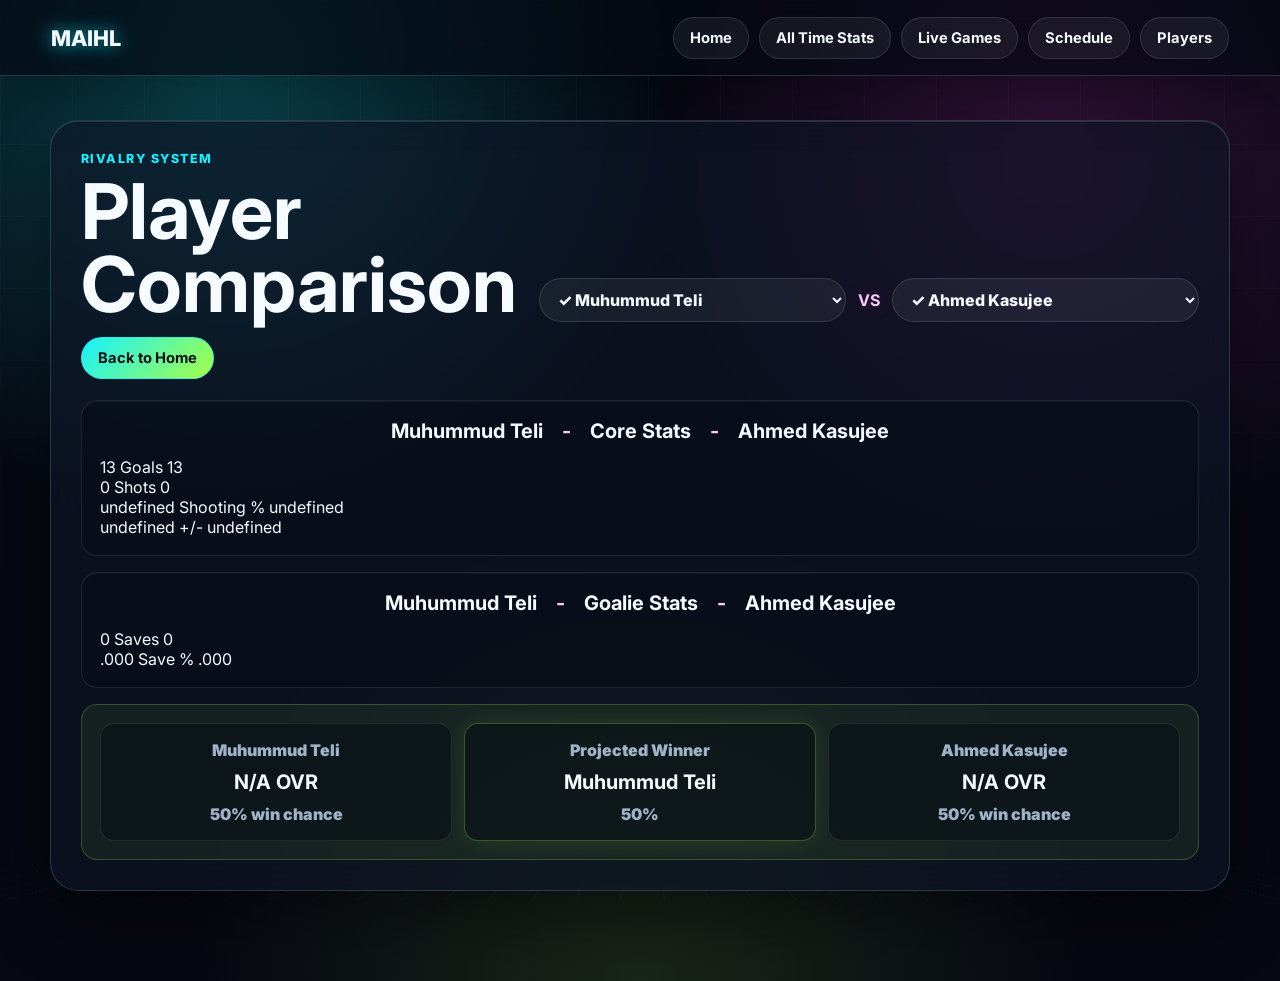
==== compare.html @ 3146dc45 "Version 1.1" ====
<!DOCTYPE html>
<html lang="en">
<head>
  <meta charset="UTF-8">
  <meta name="viewport" content="width=device-width, initial-scale=1.0">
  <title>MAIHL Player Comparison</title>
  <link rel="preconnect" href="https://fonts.googleapis.com">
  <link rel="preconnect" href="https://fonts.gstatic.com" crossorigin>
  <link href="https://fonts.googleapis.com/css2?family=Inter:wght@400;500;600;700;800&display=swap" rel="stylesheet">
  <link rel="stylesheet" href="styles.css">
  <link rel="stylesheet" href="compare.css">
</head>
<body>
  <div class="arena-grid" aria-hidden="true"></div>

  <nav class="navbar">
    <a class="brand" href="index.html">MAIHL</a>
    <div class="nav-actions" aria-label="Primary navigation">
      <a class="nav-button" href="index.html#home">Home</a>
      <a class="nav-button" href="index.html#all-time-stats">All Time Stats</a>
      <a class="nav-button" href="index.html#live-games">Live Games</a>
      <a class="nav-button" href="schedule.html">Schedule</a>
      <a class="nav-button" href="players.html">Players</a>
    </div>
  </nav>

  <main class="page-shell compare-shell">
    <section class="compare-card">
      <div class="compare-topline">
        <div>
          <p class="eyebrow">Rivalry System</p>
          <h1>Player Comparison</h1>
        </div>
        <div class="compare-controls">
          <select id="player-a"></select>
          <strong>VS</strong>
          <select id="player-b"></select>
        </div>
      </div>

      <a class="nav-button active compare-home" href="index.html#home">Back to Home</a>
      <div class="compare-result" id="compare-result"></div>
    </section>
  </main>

  <script src="data.js"></script>
  <script src="compare.js"></script>
</body>
</html>
---- styles.css ----
:root {
  color-scheme: dark;
  --bg: #060812;
  --panel: rgba(14, 22, 38, 0.66);
  --panel-strong: rgba(18, 29, 48, 0.82);
  --line: rgba(170, 225, 255, 0.18);
  --text: #f5fbff;
  --muted: #9cb2c8;
  --cyan: #17f1ff;
  --lime: #a7ff45;
  --pink: #ff3df2;
  --orange: #ffb84c;
}

* {
  box-sizing: border-box;
}

html {
  scroll-behavior: smooth;
}

body {
  min-height: 100vh;
  margin: 0;
  overflow-x: hidden;
  background:
    radial-gradient(circle at 18% 8%, rgba(23, 241, 255, 0.28), transparent 28rem),
    radial-gradient(circle at 82% 16%, rgba(255, 61, 242, 0.19), transparent 25rem),
    radial-gradient(circle at 50% 100%, rgba(167, 255, 69, 0.12), transparent 28rem),
    var(--bg);
  color: var(--text);
  font-family: Inter, system-ui, -apple-system, BlinkMacSystemFont, "Segoe UI", sans-serif;
}

@keyframes riseIn {
  from {
    opacity: 0;
    transform: translateY(22px);
  }

  to {
    opacity: 1;
    transform: translateY(0);
  }
}

@keyframes neonPulse {
  0%,
  100% {
    box-shadow: 0 0 18px rgba(23, 241, 255, 0.18);
  }

  50% {
    box-shadow: 0 0 30px rgba(23, 241, 255, 0.38);
  }
}

@keyframes scanLine {
  from {
    transform: translateX(-120%);
  }

  to {
    transform: translateX(120%);
  }
}

@keyframes gridDrift {
  from {
    background-position: 0 0;
  }

  to {
    background-position: 44px 44px;
  }
}

body::before {
  position: fixed;
  inset: 0;
  pointer-events: none;
  content: "";
  background-image:
    linear-gradient(rgba(255, 255, 255, 0.04) 1px, transparent 1px),
    linear-gradient(90deg, rgba(255, 255, 255, 0.04) 1px, transparent 1px);
  background-size: 72px 72px;
  mask-image: linear-gradient(to bottom, rgba(0, 0, 0, 0.8), transparent 78%);
}

.arena-grid {
  position: fixed;
  inset: auto -10vw 0;
  height: 36vh;
  pointer-events: none;
  background:
    linear-gradient(rgba(23, 241, 255, 0.18) 1px, transparent 1px),
    linear-gradient(90deg, rgba(23, 241, 255, 0.18) 1px, transparent 1px);
  background-size: 44px 44px;
  transform: perspective(320px) rotateX(62deg);
  transform-origin: bottom;
  opacity: 0.34;
  animation: gridDrift 12s linear infinite;
}

.navbar {
  position: fixed;
  z-index: 20;
  top: 0;
  left: 0;
  right: 0;
  display: flex;
  align-items: center;
  justify-content: space-between;
  min-height: 76px;
  padding: 14px clamp(18px, 4vw, 56px);
  border-bottom: 1px solid var(--line);
  background: rgba(5, 9, 18, 0.72);
  backdrop-filter: blur(18px);
  box-shadow: 0 18px 52px rgba(0, 0, 0, 0.34);
}

.brand {
  color: var(--text);
  text-decoration: none;
  font-size: 1.35rem;
  font-weight: 800;
  letter-spacing: 0;
  text-shadow: 0 0 18px rgba(23, 241, 255, 0.72);
}

.nav-actions {
  display: flex;
  gap: 10px;
}

.nav-button {
  display: inline-flex;
  align-items: center;
  justify-content: center;
  min-height: 42px;
  padding: 0 16px;
  border: 1px solid rgba(255, 255, 255, 0.12);
  border-radius: 999px;
  color: var(--text);
  background: rgba(255, 255, 255, 0.06);
  text-decoration: none;
  font-size: 0.92rem;
  font-weight: 700;
  white-space: nowrap;
  transition: border-color 160ms ease, color 160ms ease, transform 160ms ease, background 160ms ease;
}

.nav-button:hover,
.nav-button.active {
  border-color: rgba(23, 241, 255, 0.65);
  color: #051018;
  background: linear-gradient(135deg, var(--cyan), var(--lime));
  transform: translateY(-1px);
}

.page-shell {
  position: relative;
  z-index: 1;
  width: min(1180px, calc(100% - 32px));
  margin: 0 auto;
  padding: 120px 0 80px;
}

.hero-panel {
  display: grid;
  grid-template-columns: minmax(0, 1fr) 360px;
  gap: 24px;
  align-items: stretch;
  margin-bottom: 24px;
}

.hero-panel,
.leaderboard-card,
.performance-card,
.news-card,
.prediction-card,
.awards-card,
.schedule-card,
.booking-panel {
  border: 1px solid var(--line);
  border-radius: 24px;
  background: var(--panel);
  box-shadow:
    inset 0 1px 0 rgba(255, 255, 255, 0.12),
    0 24px 70px rgba(0, 0, 0, 0.42);
  backdrop-filter: blur(22px);
}

.hero-panel {
  padding: clamp(26px, 5vw, 54px);
}

.eyebrow {
  margin: 0 0 10px;
  color: var(--cyan);
  font-size: 0.78rem;
  font-weight: 800;
  letter-spacing: 0.12em;
  text-transform: uppercase;
}

h1,
h2 {
  margin: 0;
  letter-spacing: 0;
}

h1 {
  max-width: 760px;
  font-size: clamp(2.4rem, 6vw, 5.2rem);
  line-height: 0.95;
}

h2 {
  font-size: clamp(1.65rem, 3vw, 2.5rem);
}

.hero-copy {
  max-width: 650px;
  margin: 22px 0 0;
  color: var(--muted);
  font-size: 1.05rem;
  line-height: 1.7;
}

.booking-panel {
  display: flex;
  flex-direction: column;
  justify-content: space-between;
  min-height: 260px;
  padding: 22px;
  background: var(--panel-strong);
}

.booking-header {
  display: flex;
  align-items: center;
  justify-content: space-between;
  gap: 12px;
  color: var(--muted);
  font-size: 0.86rem;
  font-weight: 700;
}

.booking-header strong {
  color: var(--lime);
}

.booking-grid {
  display: grid;
  grid-template-columns: repeat(3, minmax(0, 1fr));
  gap: 10px;
  margin: 28px 0 18px;
}

.slot,
.book-button {
  border: 0;
  font: inherit;
  font-weight: 800;
  cursor: pointer;
}

.slot {
  min-height: 54px;
  border: 1px solid rgba(255, 255, 255, 0.12);
  border-radius: 14px;
  color: var(--text);
  background: rgba(255, 255, 255, 0.07);
}

.slot.selected,
.slot:hover {
  border-color: rgba(255, 61, 242, 0.72);
  box-shadow: 0 0 22px rgba(255, 61, 242, 0.24);
}

.book-button {
  min-height: 52px;
  border-radius: 16px;
  color: #07111a;
  background: linear-gradient(135deg, var(--cyan), var(--lime));
  box-shadow: 0 0 28px rgba(23, 241, 255, 0.28);
}

.leaderboard-card {
  padding: clamp(18px, 3vw, 30px);
  border-radius: 28px;
  margin-bottom: 24px;
  animation: riseIn 600ms ease both;
}

.performance-card {
  padding: clamp(18px, 3vw, 30px);
  border-radius: 28px;
  margin-bottom: 24px;
  animation: riseIn 600ms 90ms ease both;
}

.news-card {
  padding: clamp(18px, 3vw, 30px);
  border-radius: 28px;
  margin-bottom: 24px;
  animation: riseIn 600ms 160ms ease both;
}

.prediction-card {
  padding: clamp(18px, 3vw, 30px);
  border-radius: 28px;
  margin-bottom: 24px;
  animation: riseIn 600ms 190ms ease both;
}

.awards-card {
  padding: clamp(18px, 3vw, 30px);
  border-radius: 28px;
  margin-bottom: 24px;
  animation: riseIn 600ms 210ms ease both;
}

.schedule-card {
  padding: clamp(18px, 3vw, 30px);
  border-radius: 28px;
  animation: riseIn 600ms 230ms ease both;
}

.lead-stats,
.efficiency-stats {
  display: grid;
  gap: 18px;
}

.lead-stats {
  grid-template-columns: repeat(3, minmax(0, 1fr));
}

.efficiency-stats {
  grid-template-columns: repeat(2, minmax(0, 1fr));
  margin-top: 18px;
}

.metric-card,
.snapshot-card,
.goalie-card {
  border: 1px solid rgba(255, 255, 255, 0.09);
  border-radius: 16px;
  background: rgba(7, 14, 24, 0.58);
  box-shadow: inset 0 1px 0 rgba(255, 255, 255, 0.05);
  transition: border-color 180ms ease, box-shadow 180ms ease, transform 180ms ease, background 180ms ease;
}

.metric-card {
  min-height: 118px;
  padding: 20px 18px;
}

.metric-card:hover,
.snapshot-list div:hover,
.goalie-row:hover,
.news-item:hover,
.schedule-item:hover {
  border-color: rgba(23, 241, 255, 0.34);
  background: rgba(12, 23, 38, 0.72);
  box-shadow: 0 14px 34px rgba(0, 0, 0, 0.28), 0 0 22px rgba(23, 241, 255, 0.12);
  transform: translateY(-2px);
}

.metric-card h3,
.snapshot-card h3,
.goalie-card h3 {
  margin: 0;
  color: #b6c9dc;
  font-size: 1rem;
  font-weight: 800;
  letter-spacing: 0;
}

.metric-card strong {
  display: block;
  margin-top: 10px;
  color: var(--text);
  font-size: 1.8rem;
  line-height: 1;
}

.metric-card span,
.snapshot-list span,
.goalie-row span {
  display: block;
  margin-top: 10px;
  color: #9fb2c8;
  font-weight: 700;
}

.snapshot-card,
.goalie-card {
  margin-top: 18px;
  padding: 20px 18px;
}

.snapshot-list {
  display: grid;
  grid-template-columns: repeat(4, minmax(160px, 1fr));
  gap: 12px;
  margin-top: 22px;
  overflow-x: auto;
}

.snapshot-list div {
  min-width: 160px;
  min-height: 86px;
  padding: 14px;
  border: 1px solid rgba(23, 241, 255, 0.12);
  border-radius: 14px;
  background: rgba(255, 255, 255, 0.045);
  box-shadow: inset 0 1px 0 rgba(255, 255, 255, 0.05);
  transition: border-color 180ms ease, box-shadow 180ms ease, transform 180ms ease, background 180ms ease;
}

.snapshot-list strong,
.goalie-row strong {
  display: block;
  color: #dbeaff;
  font-weight: 800;
}

.goalie-row {
  display: grid;
  grid-template-columns: minmax(160px, 1.4fr) repeat(4, minmax(110px, 1fr));
  align-items: center;
  gap: 14px;
  min-height: 58px;
  margin-top: 14px;
  padding: 12px 16px;
  border: 1px solid rgba(23, 241, 255, 0.12);
  border-radius: 14px;
  background: rgba(255, 255, 255, 0.04);
  transition: border-color 180ms ease, box-shadow 180ms ease, transform 180ms ease, background 180ms ease;
}

.goalie-row span {
  margin-top: 0;
}

.news-list {
  display: grid;
  gap: 14px;
}

.prediction-list,
.awards-grid {
  display: grid;
  gap: 14px;
}

.prediction-item,
.award-item {
  position: relative;
  overflow: hidden;
  border: 1px solid rgba(255, 255, 255, 0.09);
  border-radius: 16px;
  background: rgba(7, 14, 24, 0.58);
  box-shadow: inset 0 1px 0 rgba(255, 255, 255, 0.05);
  transition: border-color 180ms ease, box-shadow 180ms ease, transform 180ms ease, background 180ms ease;
}

.prediction-item:hover,
.award-item:hover {
  border-color: rgba(23, 241, 255, 0.34);
  background: rgba(12, 23, 38, 0.72);
  box-shadow: 0 14px 34px rgba(0, 0, 0, 0.28), 0 0 22px rgba(23, 241, 255, 0.12);
  transform: translateY(-2px);
}

.prediction-item {
  padding: 18px;
}

.prediction-top {
  display: grid;
  grid-template-columns: minmax(0, 1fr) auto minmax(0, 1fr);
  align-items: center;
  gap: 16px;
}

.prediction-side {
  min-height: 120px;
  padding: 16px;
  border: 1px solid rgba(23, 241, 255, 0.12);
  border-radius: 14px;
  background: rgba(255, 255, 255, 0.04);
}

.prediction-side strong {
  display: block;
  color: var(--text);
  font-size: 1.1rem;
}

.prediction-side b {
  display: block;
  margin-top: 10px;
  color: var(--cyan);
  font-size: 2.2rem;
  line-height: 1;
}

.prediction-vs {
  color: #ffc8fb;
  font-size: 1.3rem;
  font-weight: 900;
  text-shadow: 0 0 18px rgba(255, 61, 242, 0.24);
}

.prediction-stats {
  display: grid;
  grid-template-columns: repeat(5, minmax(120px, 1fr));
  gap: 10px;
  margin-top: 14px;
}

.prediction-stat {
  min-height: 76px;
  padding: 12px;
  border: 1px solid rgba(255, 255, 255, 0.08);
  border-radius: 12px;
  background: rgba(255, 255, 255, 0.035);
}

.prediction-stat span,
.award-item span {
  color: #9fb2c8;
  font-size: 0.82rem;
  font-weight: 900;
}

.prediction-stat strong,
.award-item strong {
  display: block;
  margin-top: 8px;
  color: var(--text);
  font-size: 1rem;
}

.prediction-note {
  margin: 14px 0 0;
  color: #a9bbcf;
  font-weight: 700;
  line-height: 1.5;
}

.awards-grid {
  grid-template-columns: repeat(2, minmax(0, 1fr));
}

.award-item {
  min-height: 130px;
  padding: 18px;
}

.award-item strong {
  color: var(--cyan);
  font-size: 1.45rem;
}

.news-item {
  position: relative;
  min-height: 88px;
  padding: 18px 20px 18px 28px;
  overflow: hidden;
  border: 1px solid rgba(255, 255, 255, 0.09);
  border-radius: 16px;
  background: rgba(7, 14, 24, 0.58);
  box-shadow: inset 0 1px 0 rgba(255, 255, 255, 0.05);
  transition: border-color 180ms ease, box-shadow 180ms ease, transform 180ms ease, background 180ms ease;
}

.news-item::before {
  position: absolute;
  top: 16px;
  bottom: 16px;
  left: 0;
  width: 4px;
  border-radius: 0 999px 999px 0;
  content: "";
  background: linear-gradient(to bottom, var(--cyan), #4b8dff);
  box-shadow: 0 0 18px rgba(23, 241, 255, 0.4);
}

.news-item::after,
.schedule-item::after {
  position: absolute;
  inset: 0;
  pointer-events: none;
  content: "";
  background: linear-gradient(90deg, transparent, rgba(255, 255, 255, 0.06), transparent);
  transform: translateX(-120%);
}

.news-item:hover::after,
.schedule-item:hover::after {
  animation: scanLine 900ms ease;
}

.news-item h3 {
  margin: 0;
  color: #dbeaff;
  font-size: 1.02rem;
  font-weight: 800;
  letter-spacing: 0;
}

.news-item p {
  margin: 8px 0 0;
  color: #a9bbcf;
  font-weight: 700;
  line-height: 1.5;
}

.schedule-list {
  display: grid;
  gap: 14px;
}

.schedule-item {
  position: relative;
  display: grid;
  grid-template-columns: 86px minmax(170px, 1.1fr) minmax(160px, 0.9fr) minmax(140px, 0.8fr) 100px 132px;
  align-items: center;
  gap: 16px;
  min-height: 76px;
  padding: 16px 18px;
  border: 1px solid rgba(255, 255, 255, 0.09);
  border-radius: 16px;
  background: rgba(7, 14, 24, 0.58);
  box-shadow: inset 0 1px 0 rgba(255, 255, 255, 0.05);
  overflow: hidden;
  transition: border-color 180ms ease, box-shadow 180ms ease, transform 180ms ease, background 180ms ease;
}

.game-number {
  color: var(--cyan);
  font-weight: 900;
}

.game-details strong {
  display: block;
  color: var(--text);
  font-size: 1.08rem;
}

.game-details span,
.winner {
  display: block;
  margin-top: 7px;
  color: #a9bbcf;
  font-weight: 800;
}

.winner {
  margin-top: 0;
  color: #dbeaff;
}

.final-score {
  display: block;
  justify-self: center;
  padding: 10px 12px;
  border: 1px solid rgba(23, 241, 255, 0.2);
  border-radius: 14px;
  color: var(--text);
  background: rgba(23, 241, 255, 0.07);
  font-weight: 900;
  text-align: center;
  white-space: nowrap;
}

.game-status {
  justify-self: end;
  min-width: 78px;
  padding: 8px 12px;
  border: 1px solid rgba(167, 255, 69, 0.28);
  border-radius: 999px;
  color: var(--lime);
  background: rgba(167, 255, 69, 0.08);
  font-size: 0.8rem;
  font-weight: 900;
  text-align: center;
}

.game-status.upcoming {
  border-color: rgba(23, 241, 255, 0.28);
  color: var(--cyan);
  background: rgba(23, 241, 255, 0.08);
}

.game-center-button {
  display: inline-flex;
  align-items: center;
  justify-content: center;
  min-height: 34px;
  padding: 0 11px;
  border: 1px solid rgba(255, 61, 242, 0.32);
  border-radius: 999px;
  color: #ffc8fb;
  background: rgba(255, 61, 242, 0.1);
  text-decoration: none;
  font-size: 0.76rem;
  font-weight: 900;
  white-space: nowrap;
  transition: border-color 160ms ease, color 160ms ease, background 160ms ease, box-shadow 160ms ease, transform 160ms ease;
}

.game-center-button:hover {
  border-color: rgba(255, 61, 242, 0.58);
  color: var(--text);
  background: rgba(255, 61, 242, 0.18);
  box-shadow: 0 0 18px rgba(255, 61, 242, 0.22);
  transform: translateY(-1px);
}

.section-heading {
  display: flex;
  align-items: center;
  justify-content: space-between;
  gap: 18px;
  margin-bottom: 22px;
}

.live-pill {
  display: inline-flex;
  align-items: center;
  justify-content: center;
  min-height: 38px;
  padding: 0 14px;
  border: 1px solid rgba(167, 255, 69, 0.36);
  border-radius: 999px;
  color: var(--lime);
  background: rgba(167, 255, 69, 0.08);
  font-size: 0.82rem;
  font-weight: 800;
  animation: neonPulse 3.4s ease-in-out infinite;
}

.table-wrap {
  overflow-x: auto;
  border: 1px solid rgba(255, 255, 255, 0.1);
  border-radius: 20px;
  background: rgba(4, 8, 16, 0.42);
}

table {
  width: 100%;
  min-width: 760px;
  border-collapse: collapse;
}

th,
td {
  padding: 18px 20px;
  text-align: left;
  border-bottom: 1px solid rgba(255, 255, 255, 0.08);
}

th {
  color: #d8f8ff;
  background: rgba(255, 255, 255, 0.06);
  font-size: 0.76rem;
  font-weight: 800;
  letter-spacing: 0.08em;
  text-transform: uppercase;
}

.sort-button {
  min-height: 34px;
  padding: 0 10px;
  border: 1px solid transparent;
  border-radius: 999px;
  color: inherit;
  background: transparent;
  font: inherit;
  letter-spacing: inherit;
  text-transform: inherit;
  cursor: pointer;
  transition: border-color 160ms ease, color 160ms ease, background 160ms ease, box-shadow 160ms ease;
}

.sort-button:hover,
.sort-button.active {
  border-color: rgba(23, 241, 255, 0.38);
  color: var(--cyan);
  background: rgba(23, 241, 255, 0.08);
  box-shadow: 0 0 16px rgba(23, 241, 255, 0.14);
}

td {
  color: var(--text);
  font-weight: 700;
}

.player-link {
  color: var(--text);
  text-decoration: none;
  transition: color 160ms ease, text-shadow 160ms ease;
}

.player-link:hover {
  color: var(--cyan);
  text-shadow: 0 0 16px rgba(23, 241, 255, 0.5);
}

td:not(:nth-child(2)),
th:not(:nth-child(2)) {
  text-align: center;
}

tbody tr {
  transition: background 160ms ease, transform 160ms ease;
}

tbody tr:hover {
  background: rgba(23, 241, 255, 0.08);
}

tbody tr:last-child td {
  border-bottom: 0;
}

.rank {
  display: inline-flex;
  align-items: center;
  justify-content: center;
  width: 34px;
  height: 34px;
  border-radius: 12px;
  color: #081018;
  background: linear-gradient(135deg, var(--cyan), #73f8ff);
  box-shadow: 0 0 18px rgba(23, 241, 255, 0.26);
  font-weight: 900;
  transition: transform 180ms ease, box-shadow 180ms ease;
}

tbody tr:hover .rank {
  box-shadow: 0 0 26px rgba(23, 241, 255, 0.42);
  transform: scale(1.06);
}

.rank-one {
  background: linear-gradient(135deg, var(--orange), var(--lime));
}

@media (max-width: 820px) {
  .navbar {
    align-items: flex-start;
    flex-direction: column;
    min-height: 116px;
    gap: 12px;
  }

  .nav-actions {
    width: 100%;
    overflow-x: auto;
    padding-bottom: 2px;
  }

  .page-shell {
    padding-top: 152px;
  }

  .hero-panel {
    grid-template-columns: 1fr;
  }

  .lead-stats,
  .efficiency-stats,
  .prediction-top,
  .prediction-stats,
  .awards-grid {
    grid-template-columns: 1fr;
  }

  .goalie-row {
    grid-template-columns: 1fr 1fr;
  }

  .goalie-row strong {
    grid-column: 1 / -1;
  }

  .schedule-item {
    grid-template-columns: 1fr 1fr;
  }

  .game-status {
    justify-self: stretch;
  }

  .final-score,
  .game-center-button {
    justify-self: stretch;
  }

  .game-number,
  .game-details {
    grid-column: 1 / -1;
  }
}

@media (max-width: 520px) {
  .page-shell {
    width: min(100% - 20px, 1180px);
  }

  .hero-panel {
    padding: 24px 18px;
    border-radius: 20px;
  }

  .booking-grid {
    grid-template-columns: 1fr;
  }

  .snapshot-list {
    grid-template-columns: 1fr;
  }

  .goalie-row {
    grid-template-columns: 1fr;
  }

  .section-heading {
    align-items: flex-start;
    flex-direction: column;
  }

  th,
  td {
    padding: 15px 14px;
  }
}

@media (prefers-reduced-motion: reduce) {
  *,
  *::before,
  *::after {
    scroll-behavior: auto !important;
    animation-duration: 1ms !important;
    animation-iteration-count: 1 !important;
    transition-duration: 1ms !important;
  }
}
---- compare.css ----
.compare-shell {
  padding-bottom: 90px;
}

.compare-card {
  padding: clamp(18px, 3vw, 30px);
  border: 1px solid var(--line);
  border-radius: 28px;
  background: var(--panel);
  box-shadow:
    inset 0 1px 0 rgba(255, 255, 255, 0.12),
    0 24px 70px rgba(0, 0, 0, 0.42);
  backdrop-filter: blur(22px);
  animation: riseIn 600ms ease both;
}

.compare-topline {
  display: grid;
  grid-template-columns: minmax(240px, 0.8fr) minmax(0, 1.2fr);
  align-items: end;
  gap: 18px;
  margin-bottom: 16px;
}

.compare-controls {
  display: grid;
  grid-template-columns: minmax(0, 1fr) auto minmax(0, 1fr);
  align-items: center;
  gap: 12px;
}

.compare-controls select {
  min-height: 44px;
  border: 1px solid rgba(255, 255, 255, 0.12);
  border-radius: 999px;
  color: var(--text);
  background: rgba(255, 255, 255, 0.06);
  font: inherit;
  font-weight: 800;
}

.compare-controls select {
  padding: 0 14px;
  outline: none;
}

.compare-controls select option {
  color: var(--text);
  background: #07101b;
  font-weight: 800;
}

.compare-controls strong {
  color: #ffc8fb;
  text-shadow: 0 0 18px rgba(255, 61, 242, 0.24);
}

.compare-section {
  margin-top: 16px;
  padding: 18px;
  border: 1px solid rgba(255, 255, 255, 0.09);
  border-radius: 16px;
  background: rgba(7, 14, 24, 0.58);
  box-shadow: inset 0 1px 0 rgba(255, 255, 255, 0.05);
}

.compare-section h2 {
  margin-bottom: 14px;
  font-size: 1.25rem;
}

.compare-match-title {
  color: var(--text);
  text-align: center;
}

.compare-match-title span {
  color: #ffc8fb;
  padding: 0 14px;
}

.compare-home {
  width: fit-content;
  margin-bottom: 4px;
}

.prediction-summary {
  margin-top: 16px;
  padding: 18px;
  border: 1px solid rgba(167, 255, 69, 0.22);
  border-radius: 16px;
  background: rgba(167, 255, 69, 0.07);
}

.prediction-summary strong {
  color: var(--lime);
}

.rating-grid {
  display: grid;
  grid-template-columns: repeat(3, minmax(0, 1fr));
  gap: 12px;
}

.rating-grid article {
  min-height: 112px;
  padding: 16px;
  border: 1px solid rgba(255, 255, 255, 0.09);
  border-radius: 14px;
  background: rgba(7, 14, 24, 0.58);
  text-align: center;
}

.rating-grid span,
.rating-grid em {
  display: block;
  color: #9fb2c8;
  font-style: normal;
  font-weight: 900;
}

.rating-grid strong {
  display: block;
  margin: 10px 0;
  color: var(--text);
  font-size: 1.25rem;
}

.winner-prediction {
  border-color: rgba(167, 255, 69, 0.28) !important;
  box-shadow: 0 0 22px rgba(167, 255, 69, 0.12);
}

@media (max-width: 760px) {
  .compare-topline,
  .rating-grid,
  .compare-controls {
    grid-template-columns: 1fr;
  }
}
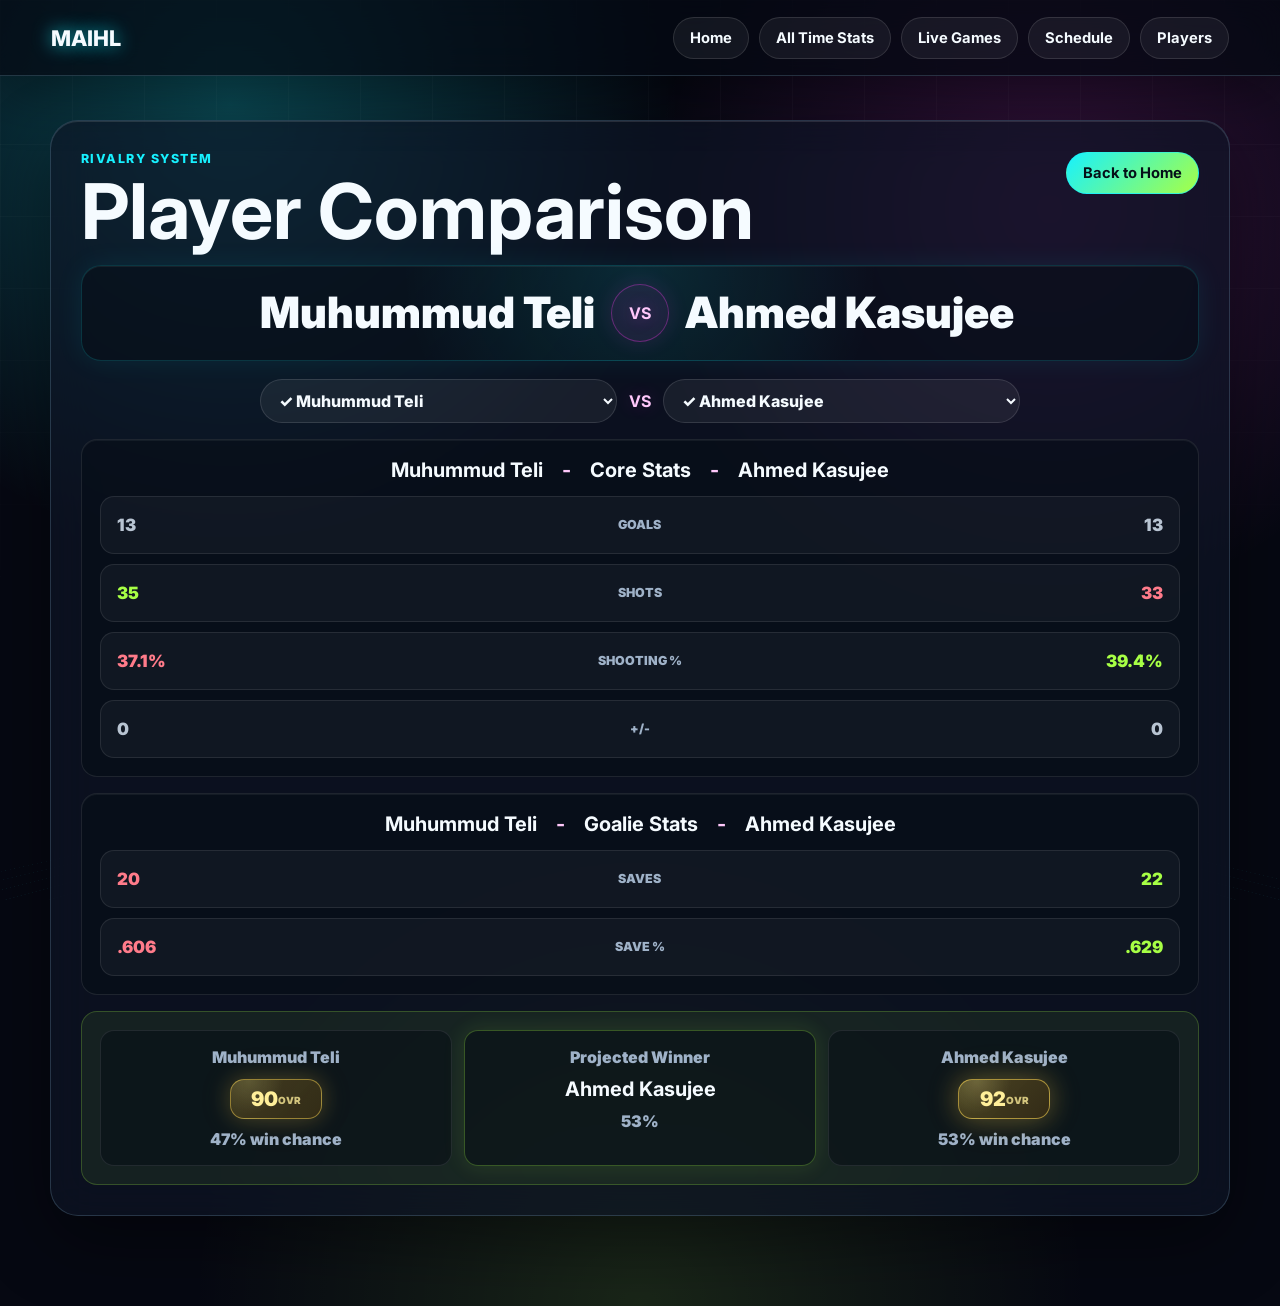
==== commit 51af74fe: "Version 1.3" ====
--- a/compare.html
+++ b/compare.html
@@ -26,11 +26,17 @@
 
   <main class="page-shell compare-shell">
     <section class="compare-card">
-      <div class="compare-topline">
+      <div class="compare-header-line">
         <div>
           <p class="eyebrow">Rivalry System</p>
           <h1>Player Comparison</h1>
         </div>
+        <a class="nav-button active compare-home" href="index.html#home">Back to Home</a>
+      </div>
+
+      <div class="compare-matchup-banner" id="compare-matchup-banner"></div>
+
+      <div class="compare-topline">
         <div class="compare-controls">
           <select id="player-a"></select>
           <strong>VS</strong>
@@ -38,7 +44,6 @@
         </div>
       </div>
 
-      <a class="nav-button active compare-home" href="index.html#home">Back to Home</a>
       <div class="compare-result" id="compare-result"></div>
     </section>
   </main>
--- a/styles.css
+++ b/styles.css
@@ -53,6 +53,33 @@
 
   50% {
     box-shadow: 0 0 30px rgba(23, 241, 255, 0.38);
+  }
+}
+
+@keyframes legendaryOvrPulse {
+  0%,
+  100% {
+    filter: saturate(1);
+    box-shadow:
+      0 0 18px rgba(255, 214, 76, 0.44),
+      0 0 42px rgba(255, 184, 76, 0.2);
+  }
+
+  50% {
+    filter: saturate(1.35);
+    box-shadow:
+      0 0 26px rgba(255, 242, 115, 0.75),
+      0 0 66px rgba(255, 184, 76, 0.34);
+  }
+}
+
+@keyframes badgeShine {
+  from {
+    transform: translateX(-140%) skewX(-16deg);
+  }
+
+  to {
+    transform: translateX(160%) skewX(-16deg);
   }
 }
 
@@ -159,6 +186,132 @@
   transform: translateY(-1px);
 }
 
+.ovr-badge,
+.profile-badges .ovr-badge,
+.player-list-row .ovr-badge,
+.rating-grid .ovr-badge {
+  position: relative;
+  display: inline-flex;
+  align-items: center;
+  justify-content: center;
+  min-width: 92px;
+  min-height: 40px;
+  padding: 9px 13px;
+  overflow: hidden;
+  border-width: 1px;
+  border-style: solid;
+  border-radius: 14px;
+  color: #a9bbcf;
+  background: rgba(255, 255, 255, 0.055);
+  font-weight: 950;
+  line-height: 1;
+  text-align: center;
+  isolation: isolate;
+  box-shadow: 0 0 14px rgba(255, 255, 255, 0.06);
+}
+
+.ovr-badge small,
+.player-list-row .ovr-badge small,
+.rating-grid .ovr-badge small {
+  display: block;
+  margin-top: 4px;
+  color: currentColor;
+  font-size: 0.62rem;
+  opacity: 0.78;
+}
+
+.ovr-na,
+.profile-badges .ovr-badge.ovr-na,
+.player-list-row .ovr-badge.ovr-na,
+.rating-grid .ovr-badge.ovr-na {
+  border-color: rgba(159, 178, 200, 0.16);
+  color: #9fb2c8;
+  background: rgba(159, 178, 200, 0.06);
+}
+
+.ovr-bronze,
+.profile-badges .ovr-badge.ovr-bronze,
+.player-list-row .ovr-badge.ovr-bronze,
+.rating-grid .ovr-badge.ovr-bronze {
+  border-color: rgba(150, 89, 48, 0.48);
+  color: #d7a071;
+  background: linear-gradient(135deg, rgba(95, 50, 28, 0.62), rgba(46, 25, 17, 0.7));
+  box-shadow: 0 0 12px rgba(166, 91, 42, 0.16);
+}
+
+.ovr-silver,
+.profile-badges .ovr-badge.ovr-silver,
+.player-list-row .ovr-badge.ovr-silver,
+.rating-grid .ovr-badge.ovr-silver {
+  border-color: rgba(220, 231, 242, 0.52);
+  color: #edf5ff;
+  background: linear-gradient(135deg, rgba(242, 247, 255, 0.2), rgba(116, 132, 152, 0.14));
+  box-shadow: 0 0 15px rgba(220, 231, 242, 0.14);
+}
+
+.ovr-silver::after,
+.profile-badges .ovr-badge.ovr-silver::after,
+.player-list-row .ovr-badge.ovr-silver::after,
+.rating-grid .ovr-badge.ovr-silver::after {
+  position: absolute;
+  inset: -20% auto -20% -45%;
+  z-index: -1;
+  width: 42%;
+  content: "";
+  background: linear-gradient(90deg, transparent, rgba(255, 255, 255, 0.34), transparent);
+  animation: badgeShine 4.8s ease-in-out infinite;
+}
+
+.ovr-blue,
+.profile-badges .ovr-badge.ovr-blue,
+.player-list-row .ovr-badge.ovr-blue,
+.rating-grid .ovr-badge.ovr-blue {
+  border-color: rgba(23, 241, 255, 0.58);
+  color: #c8fbff;
+  background: linear-gradient(135deg, rgba(23, 241, 255, 0.2), rgba(33, 96, 255, 0.12));
+  box-shadow:
+    0 0 18px rgba(23, 241, 255, 0.22),
+    0 0 34px rgba(33, 96, 255, 0.12);
+}
+
+.ovr-gold,
+.profile-badges .ovr-badge.ovr-gold,
+.player-list-row .ovr-badge.ovr-gold,
+.rating-grid .ovr-badge.ovr-gold {
+  --ovr-border-alpha: 0.5;
+  --ovr-fill-alpha: 0.24;
+  --ovr-spot-alpha: 0.16;
+  --ovr-glow-alpha: 0.24;
+  --ovr-glow-blur: 24px;
+  --ovr-outer-alpha: 0.08;
+  border-color: rgba(255, 218, 84, var(--ovr-border-alpha));
+  color: #ffef9a;
+  background:
+    radial-gradient(circle at 20% 0%, rgba(255, 244, 154, var(--ovr-spot-alpha)), transparent 42%),
+    linear-gradient(135deg, rgba(255, 204, 64, var(--ovr-fill-alpha)), rgba(109, 75, 18, 0.4));
+  box-shadow:
+    0 0 var(--ovr-glow-blur) rgba(255, 211, 72, var(--ovr-glow-alpha)),
+    0 0 42px rgba(255, 184, 76, var(--ovr-outer-alpha));
+}
+
+.ovr-legendary,
+.profile-badges .ovr-badge.ovr-legendary,
+.player-list-row .ovr-badge.ovr-legendary,
+.rating-grid .ovr-badge.ovr-legendary {
+  border-color: rgba(255, 244, 119, 0.95);
+  color: #fff9b7;
+  background:
+    radial-gradient(circle at 18% 0%, rgba(255, 255, 255, 0.28), transparent 32%),
+    linear-gradient(135deg, rgba(255, 232, 67, 0.44), rgba(255, 170, 0, 0.22));
+  animation: legendaryOvrPulse 1.9s ease-in-out infinite;
+}
+
+.ovr-cracked {
+  background-image:
+    linear-gradient(115deg, transparent 0 44%, rgba(255, 255, 255, 0.24) 45% 46%, transparent 47%),
+    linear-gradient(28deg, transparent 0 58%, rgba(23, 241, 255, 0.18) 59% 60%, transparent 61%);
+}
+
 .page-shell {
   position: relative;
   z-index: 1;
@@ -181,6 +334,7 @@
 .news-card,
 .prediction-card,
 .awards-card,
+.injuries-card,
 .schedule-card,
 .booking-panel {
   border: 1px solid var(--line);
@@ -327,7 +481,14 @@
 .schedule-card {
   padding: clamp(18px, 3vw, 30px);
   border-radius: 28px;
+  margin-bottom: 24px;
   animation: riseIn 600ms 230ms ease both;
+}
+
+.injuries-card {
+  padding: clamp(18px, 3vw, 30px);
+  border-radius: 28px;
+  animation: riseIn 600ms 250ms ease both;
 }
 
 .lead-stats,
@@ -420,6 +581,7 @@
   border-radius: 14px;
   background: rgba(255, 255, 255, 0.045);
   box-shadow: inset 0 1px 0 rgba(255, 255, 255, 0.05);
+  text-align: center;
   transition: border-color 180ms ease, box-shadow 180ms ease, transform 180ms ease, background 180ms ease;
 }
 
@@ -454,13 +616,15 @@
 }
 
 .prediction-list,
-.awards-grid {
+.awards-grid,
+.injury-list {
   display: grid;
   gap: 14px;
 }
 
 .prediction-item,
-.award-item {
+.award-item,
+.injury-item {
   position: relative;
   overflow: hidden;
   border: 1px solid rgba(255, 255, 255, 0.09);
@@ -471,7 +635,8 @@
 }
 
 .prediction-item:hover,
-.award-item:hover {
+.award-item:hover,
+.injury-item:hover {
   border-color: rgba(23, 241, 255, 0.34);
   background: rgba(12, 23, 38, 0.72);
   box-shadow: 0 14px 34px rgba(0, 0, 0, 0.28), 0 0 22px rgba(23, 241, 255, 0.12);
@@ -567,6 +732,58 @@
 .award-item strong {
   color: var(--cyan);
   font-size: 1.45rem;
+}
+
+.award-list p {
+  margin: 10px 0 0;
+  color: #a9bbcf;
+  font-weight: 700;
+  line-height: 1.5;
+}
+
+.award-list b {
+  color: var(--lime);
+}
+
+.injury-list {
+  grid-template-columns: repeat(2, minmax(0, 1fr));
+}
+
+.injury-item {
+  min-height: 128px;
+  padding: 18px;
+}
+
+.injury-item span {
+  color: var(--cyan);
+  font-size: 0.82rem;
+  font-weight: 900;
+}
+
+.injury-item strong {
+  display: block;
+  margin-top: 8px;
+  color: var(--text);
+  font-size: 1.1rem;
+}
+
+.injury-item p {
+  margin: 8px 0 0;
+  color: #a9bbcf;
+  font-weight: 700;
+}
+
+.injury-item em {
+  display: inline-flex;
+  margin-top: 12px;
+  padding: 7px 10px;
+  border: 1px solid rgba(167, 255, 69, 0.28);
+  border-radius: 999px;
+  color: var(--lime);
+  background: rgba(167, 255, 69, 0.08);
+  font-style: normal;
+  font-size: 0.78rem;
+  font-weight: 900;
 }
 
 .news-item {
@@ -670,7 +887,8 @@
 
 .final-score {
   display: block;
-  justify-self: center;
+  justify-self: start;
+  transform: translateX(-8px);
   padding: 10px 12px;
   border: 1px solid rgba(23, 241, 255, 0.2);
   border-radius: 14px;
@@ -757,7 +975,7 @@
 
 table {
   width: 100%;
-  min-width: 760px;
+  min-width: 860px;
   border-collapse: collapse;
 }
 
@@ -815,6 +1033,81 @@
   text-shadow: 0 0 16px rgba(23, 241, 255, 0.5);
 }
 
+.compare-button {
+  display: inline-flex;
+  align-items: center;
+  justify-content: center;
+  min-height: 42px;
+  margin-top: 18px;
+  padding: 0 18px;
+  border: 1px solid rgba(255, 61, 242, 0.34);
+  border-radius: 999px;
+  color: #ffc8fb;
+  background: rgba(255, 61, 242, 0.1);
+  text-decoration: none;
+  font-weight: 900;
+  transition: border-color 160ms ease, color 160ms ease, background 160ms ease, box-shadow 160ms ease, transform 160ms ease;
+}
+
+.compare-button:hover {
+  border-color: rgba(255, 61, 242, 0.6);
+  color: var(--text);
+  background: rgba(255, 61, 242, 0.18);
+  box-shadow: 0 0 18px rgba(255, 61, 242, 0.2);
+  transform: translateY(-1px);
+}
+
+.versus-rows {
+  display: grid;
+  gap: 10px;
+}
+
+.versus-row {
+  display: grid;
+  grid-template-columns: minmax(110px, 1fr) minmax(120px, 0.75fr) minmax(110px, 1fr);
+  align-items: center;
+  min-height: 58px;
+  padding: 12px 16px;
+  border: 1px solid rgba(255, 255, 255, 0.09);
+  border-radius: 14px;
+  background: rgba(255, 255, 255, 0.04);
+}
+
+.versus-left,
+.versus-right {
+  color: var(--text);
+  font-size: 1.06rem;
+  font-weight: 900;
+}
+
+.versus-left {
+  text-align: left;
+}
+
+.versus-name {
+  color: #9fb2c8;
+  font-size: 0.78rem;
+  font-weight: 900;
+  text-align: center;
+  text-transform: uppercase;
+}
+
+.versus-right {
+  text-align: right;
+}
+
+.stat-better {
+  color: var(--lime);
+}
+
+.stat-worse {
+  color: #ff7b8a;
+}
+
+.stat-tie {
+  color: #b8c4d2;
+}
+
 td:not(:nth-child(2)),
 th:not(:nth-child(2)) {
   text-align: center;
@@ -881,7 +1174,8 @@
   .efficiency-stats,
   .prediction-top,
   .prediction-stats,
-  .awards-grid {
+  .awards-grid,
+  .injury-list {
     grid-template-columns: 1fr;
   }
 
--- a/compare.css
+++ b/compare.css
@@ -14,16 +14,23 @@
   animation: riseIn 600ms ease both;
 }
 
-.compare-topline {
-  display: grid;
-  grid-template-columns: minmax(240px, 0.8fr) minmax(0, 1.2fr);
-  align-items: end;
+.compare-header-line {
+  display: flex;
+  align-items: flex-start;
+  justify-content: space-between;
   gap: 18px;
   margin-bottom: 16px;
 }
 
+.compare-topline {
+  display: flex;
+  justify-content: center;
+  margin-bottom: 16px;
+}
+
 .compare-controls {
   display: grid;
+  width: min(100%, 760px);
   grid-template-columns: minmax(0, 1fr) auto minmax(0, 1fr);
   align-items: center;
   gap: 12px;
@@ -53,6 +60,53 @@
 .compare-controls strong {
   color: #ffc8fb;
   text-shadow: 0 0 18px rgba(255, 61, 242, 0.24);
+}
+
+.compare-matchup-banner {
+  display: grid;
+  grid-template-columns: minmax(0, 1fr) auto minmax(0, 1fr);
+  align-items: center;
+  gap: 16px;
+  min-height: 92px;
+  margin: 10px 0 18px;
+  padding: 18px;
+  border: 1px solid rgba(23, 241, 255, 0.16);
+  border-radius: 20px;
+  background:
+    radial-gradient(circle at 50% 0%, rgba(23, 241, 255, 0.12), transparent 42%),
+    rgba(7, 14, 24, 0.58);
+  box-shadow: inset 0 1px 0 rgba(255, 255, 255, 0.06), 0 0 28px rgba(23, 241, 255, 0.08);
+  animation: riseIn 620ms ease both;
+}
+
+.compare-matchup-banner span {
+  min-width: 0;
+  color: var(--text);
+  font-size: clamp(1.35rem, 4vw, 2.7rem);
+  font-weight: 950;
+  line-height: 1;
+}
+
+.compare-matchup-banner span:first-child {
+  text-align: right;
+}
+
+.compare-matchup-banner span:last-child {
+  text-align: left;
+}
+
+.compare-matchup-banner strong {
+  display: inline-flex;
+  align-items: center;
+  justify-content: center;
+  width: 58px;
+  height: 58px;
+  border: 1px solid rgba(255, 61, 242, 0.32);
+  border-radius: 50%;
+  color: #ffc8fb;
+  background: rgba(255, 61, 242, 0.08);
+  text-shadow: 0 0 18px rgba(255, 61, 242, 0.34);
+  box-shadow: 0 0 22px rgba(255, 61, 242, 0.12);
 }
 
 .compare-section {
@@ -81,7 +135,7 @@
 
 .compare-home {
   width: fit-content;
-  margin-bottom: 4px;
+  margin-top: 2px;
 }
 
 .prediction-summary {
@@ -126,15 +180,35 @@
   font-size: 1.25rem;
 }
 
+.rating-grid .ovr-badge {
+  margin: 12px auto 10px;
+}
+
 .winner-prediction {
   border-color: rgba(167, 255, 69, 0.28) !important;
   box-shadow: 0 0 22px rgba(167, 255, 69, 0.12);
 }
 
 @media (max-width: 760px) {
+  .compare-header-line,
   .compare-topline,
   .rating-grid,
   .compare-controls {
     grid-template-columns: 1fr;
   }
-}
+
+  .compare-header-line {
+    flex-direction: column;
+  }
+
+  .compare-matchup-banner {
+    grid-template-columns: 1fr;
+    min-height: auto;
+  }
+
+  .compare-matchup-banner span,
+  .compare-matchup-banner span:first-child,
+  .compare-matchup-banner span:last-child {
+    text-align: center;
+  }
+}
